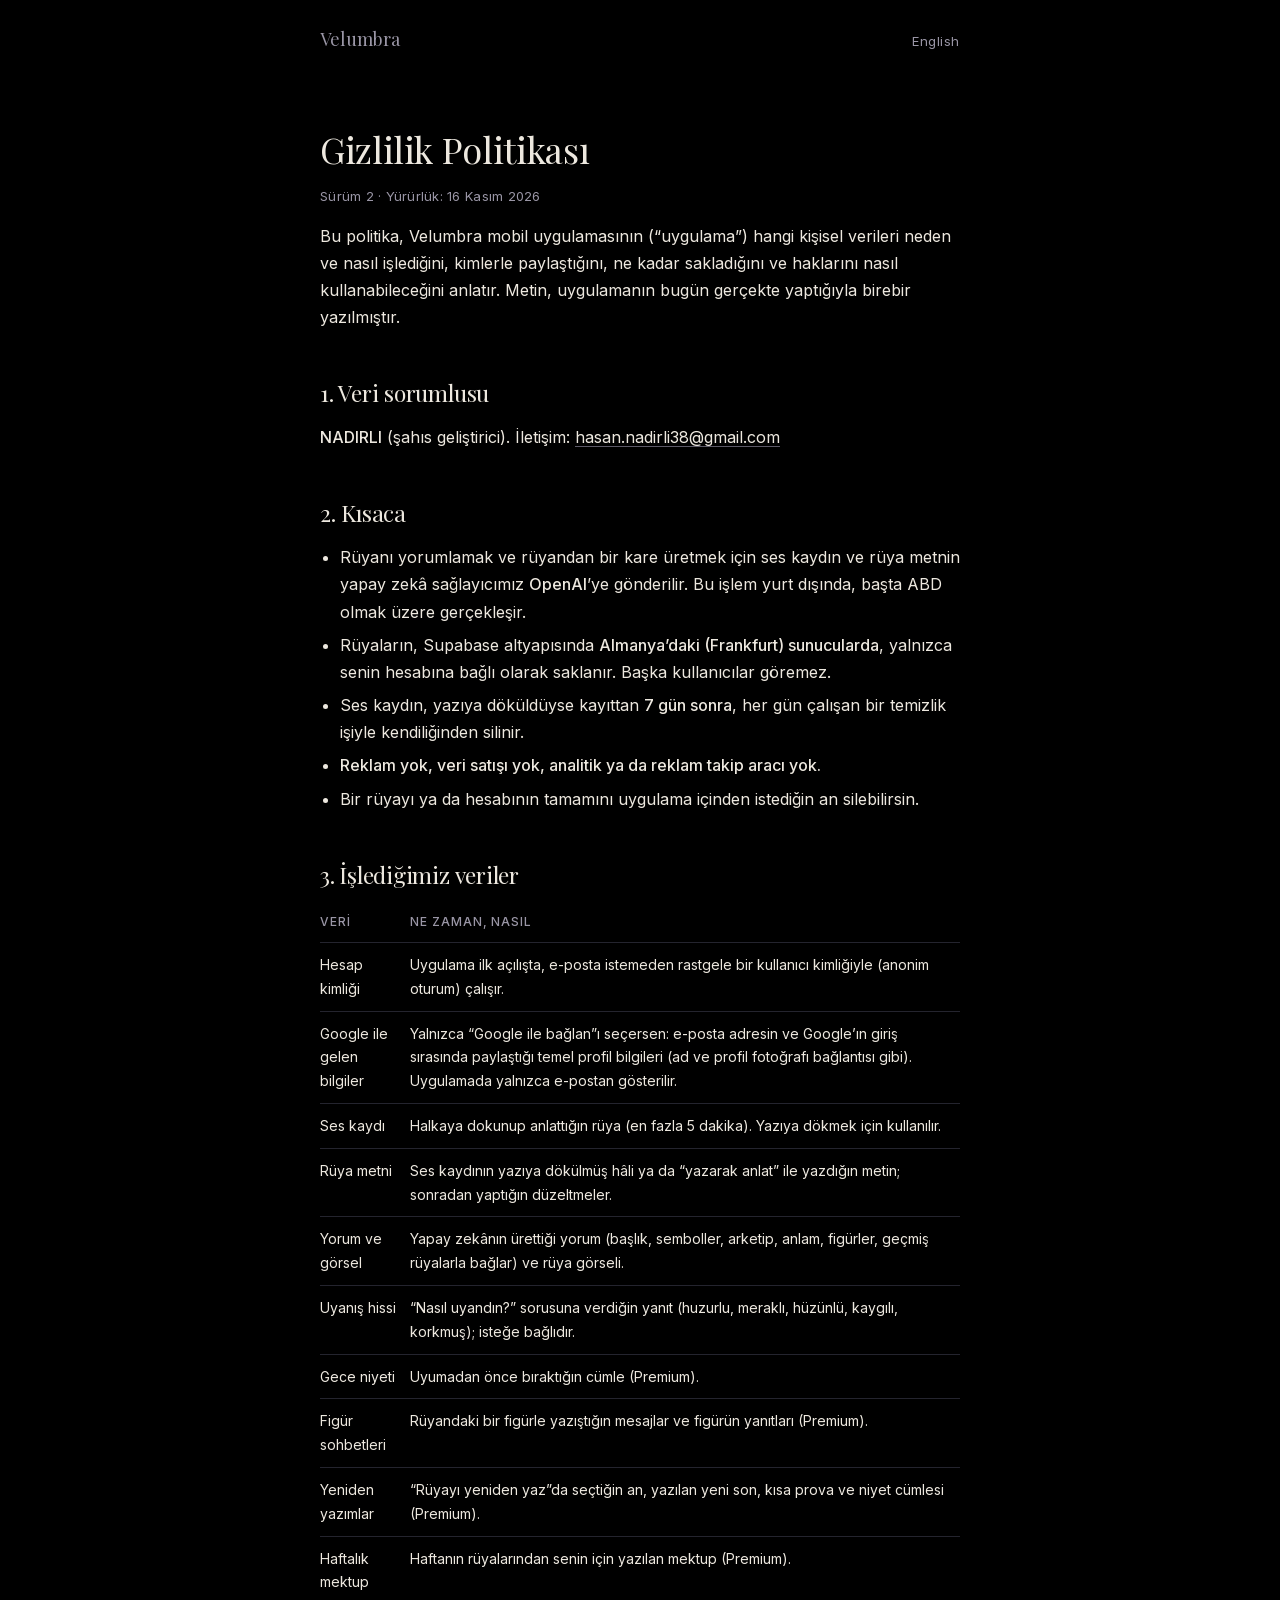
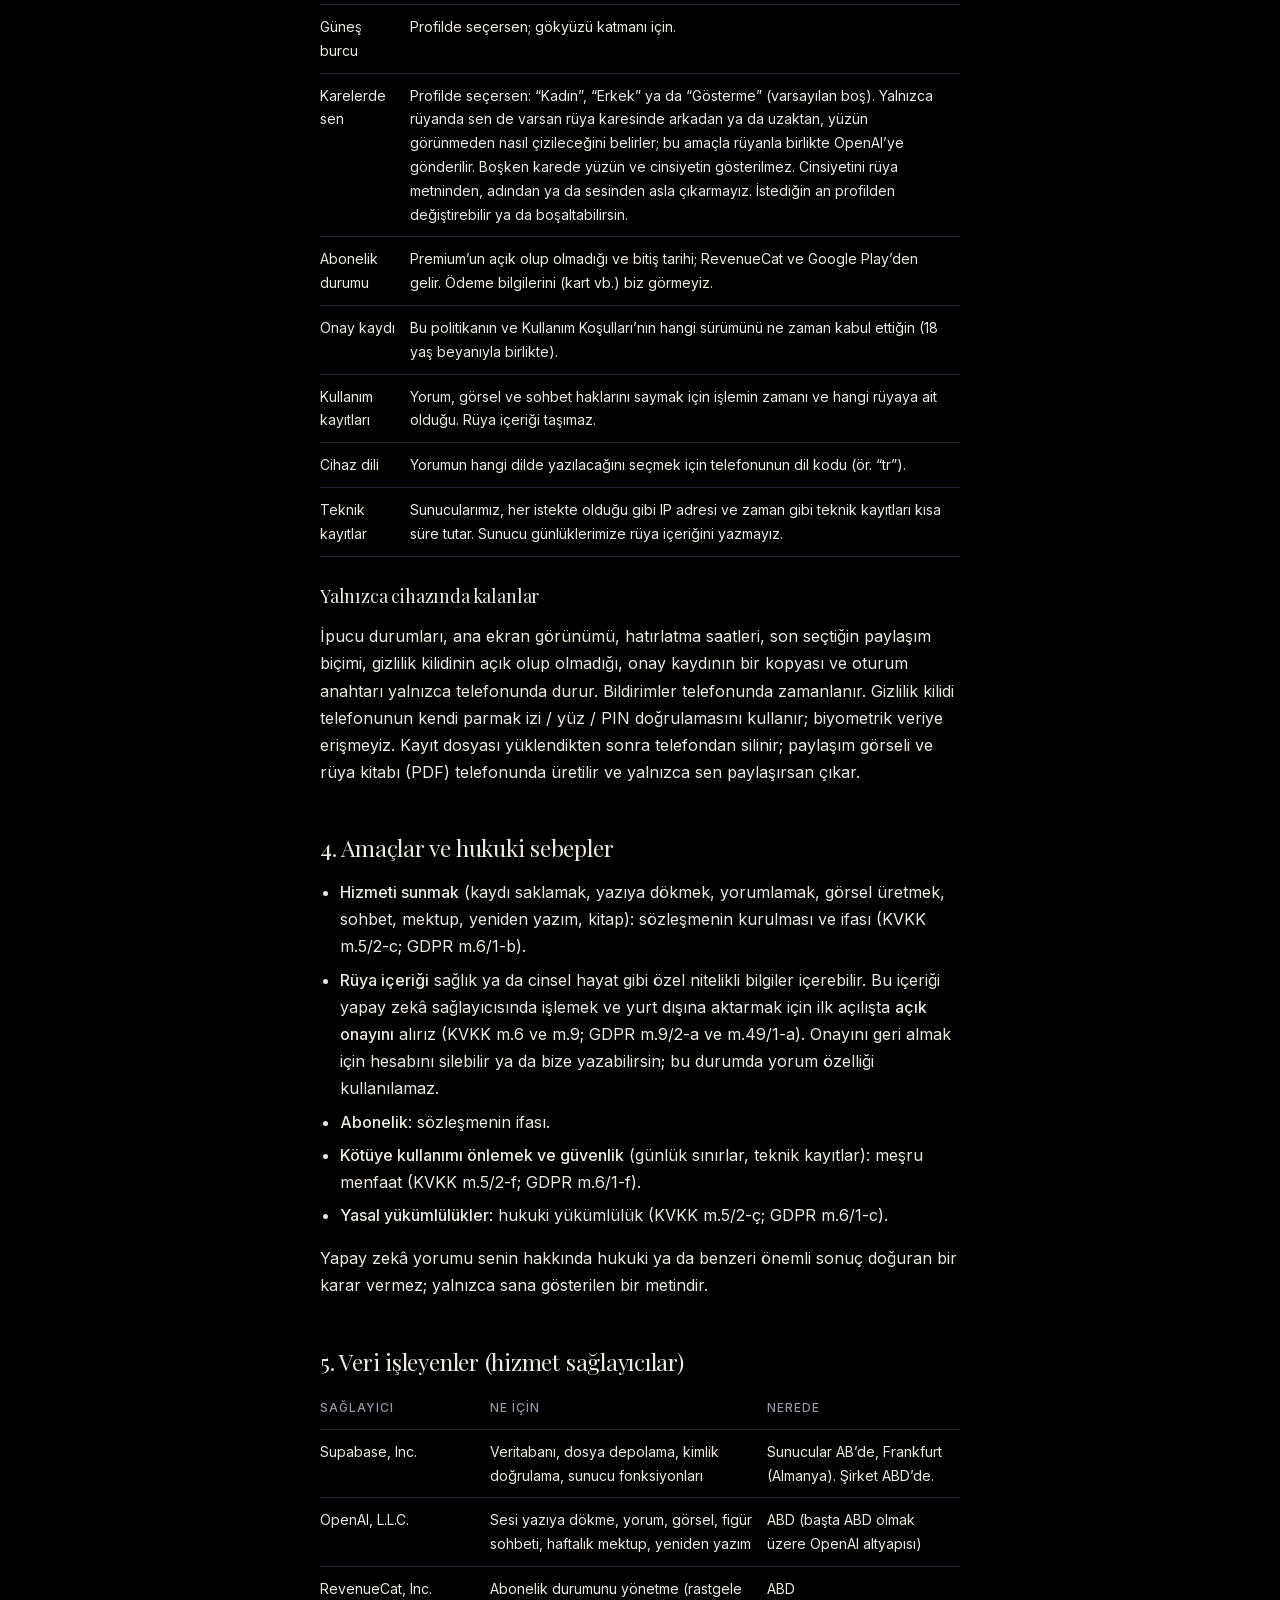
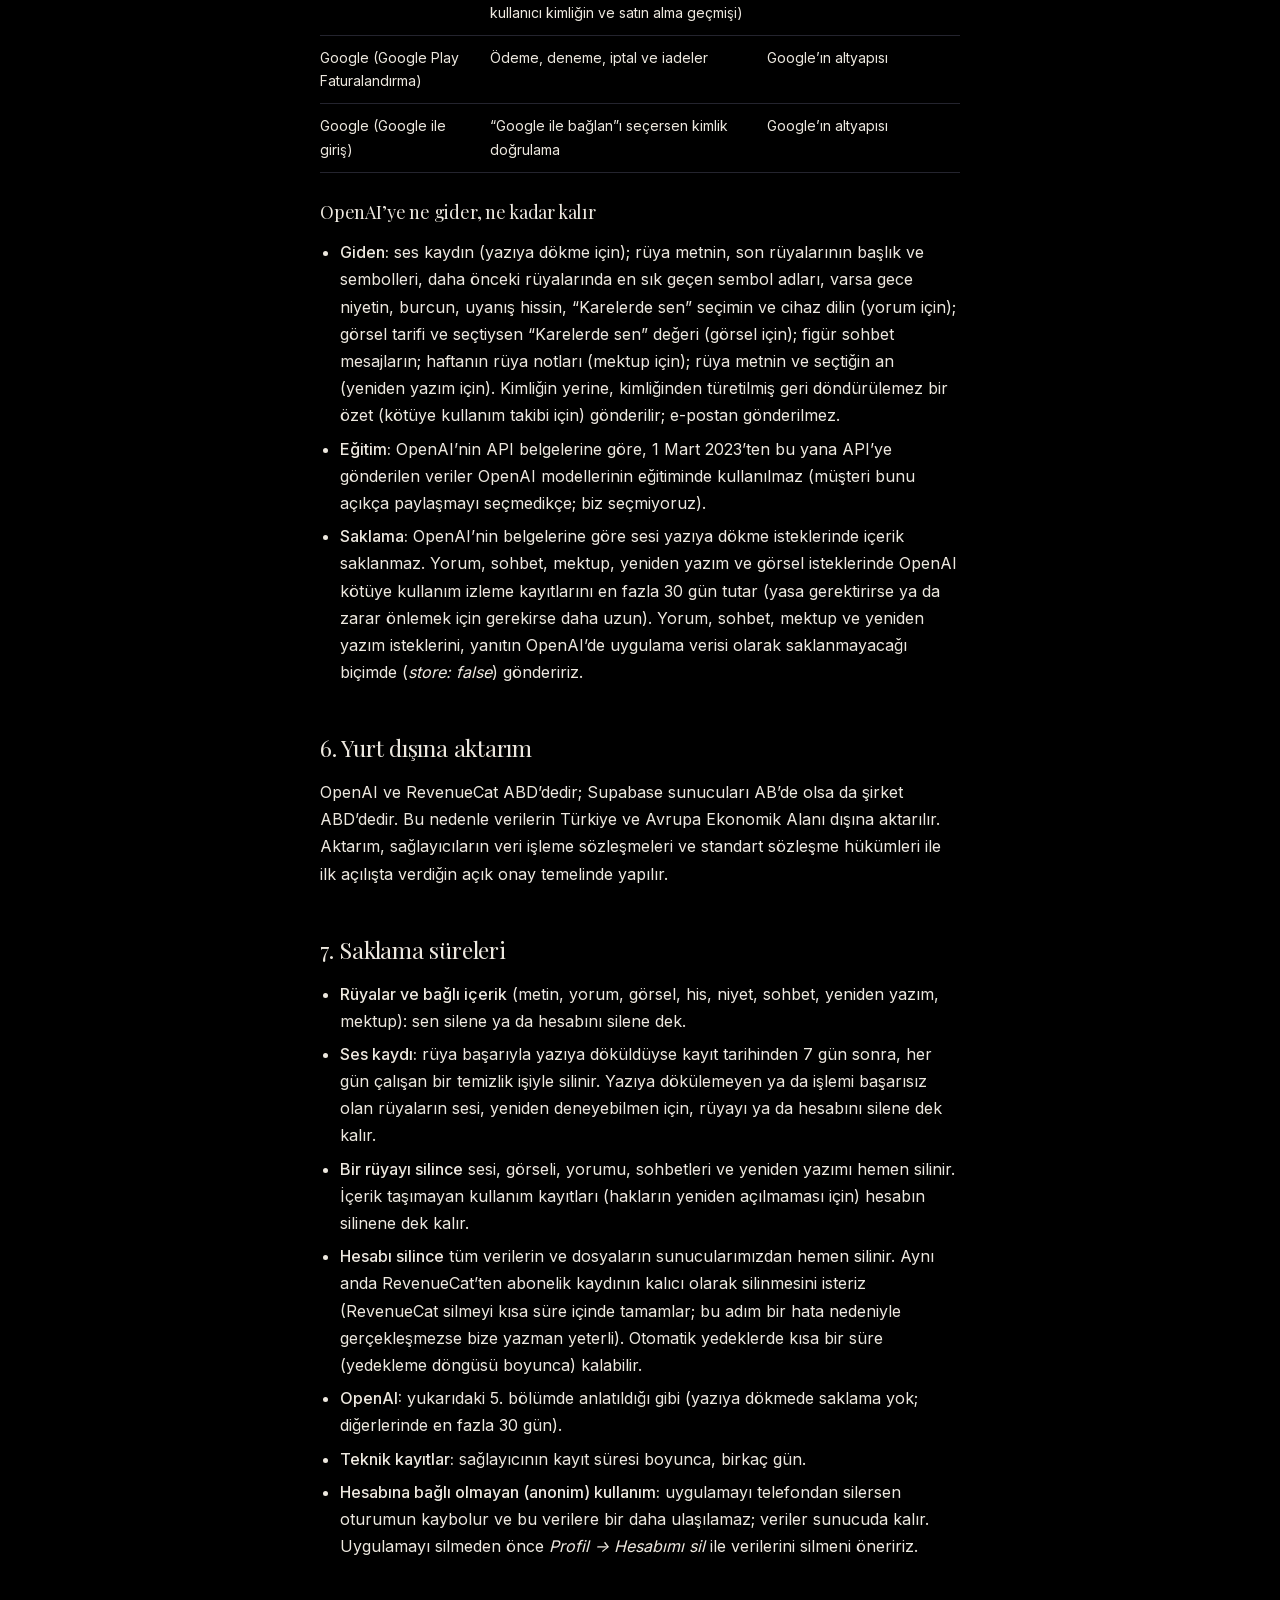
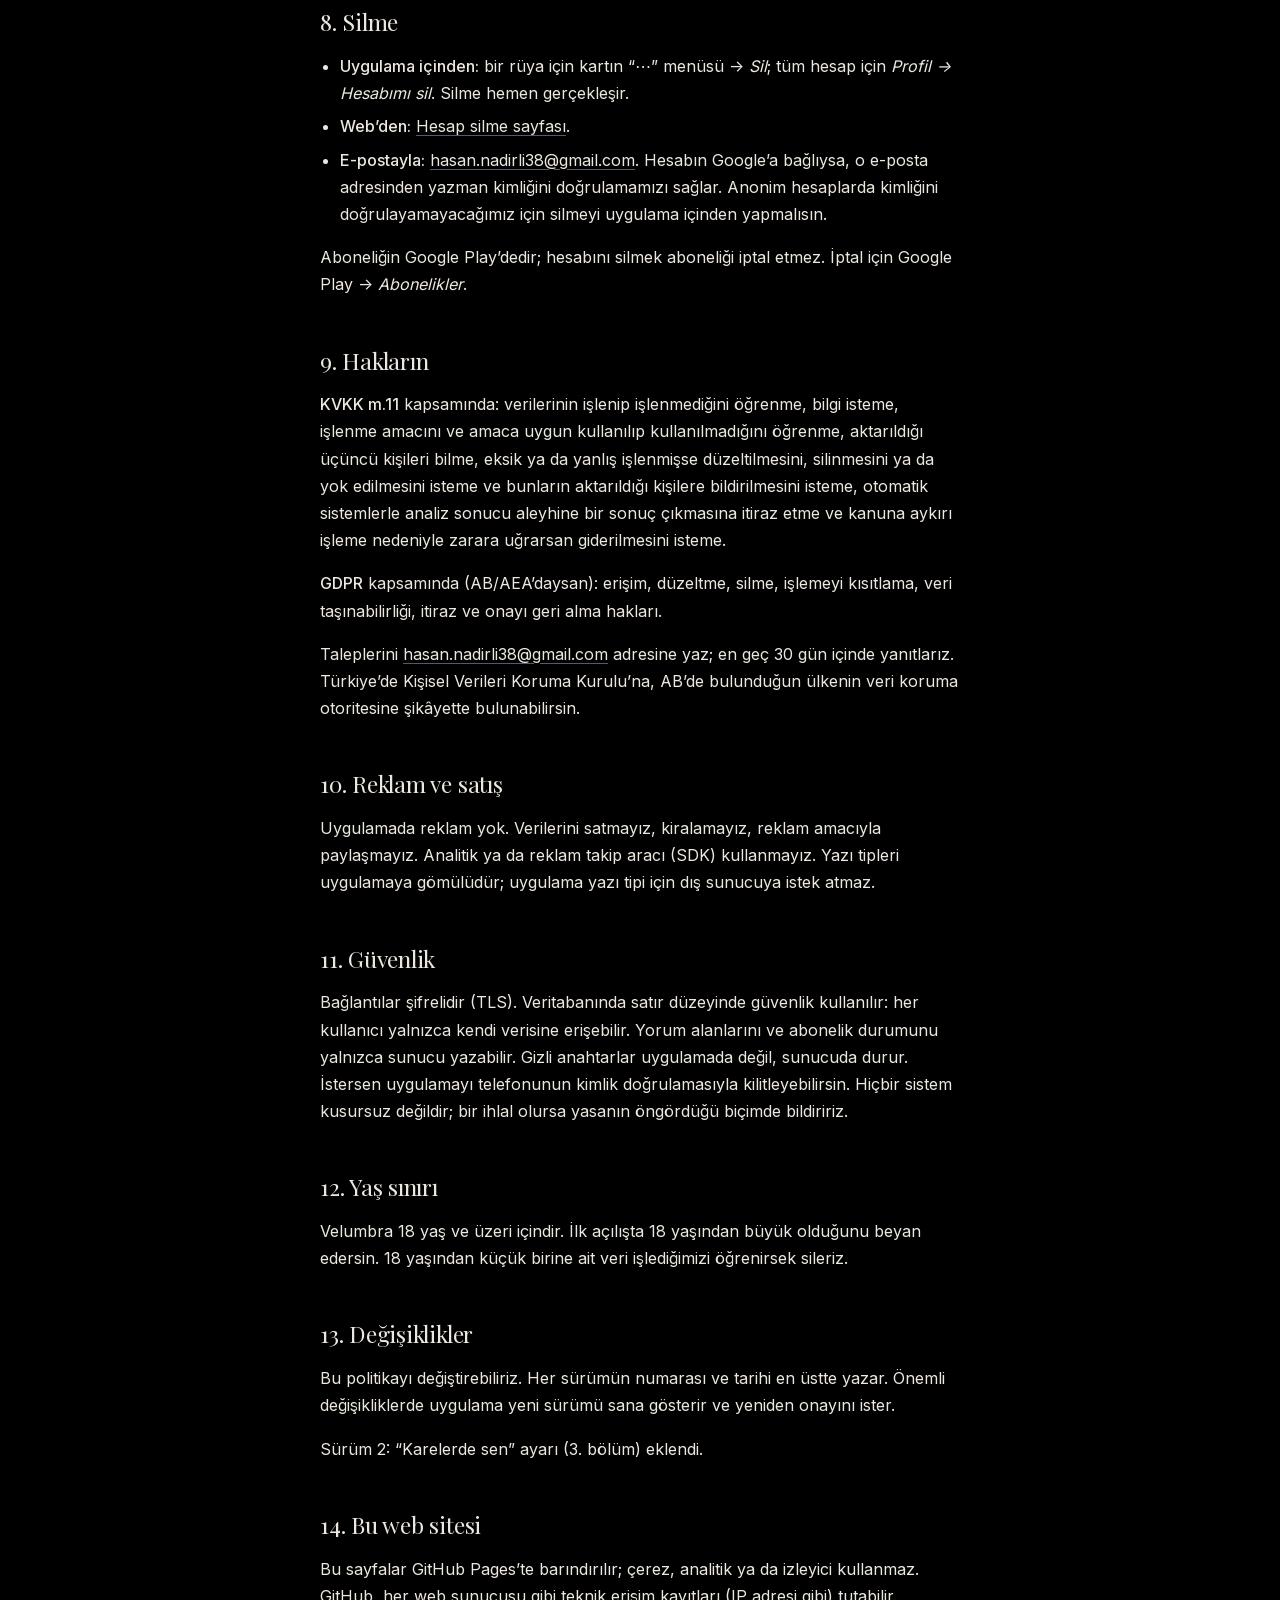
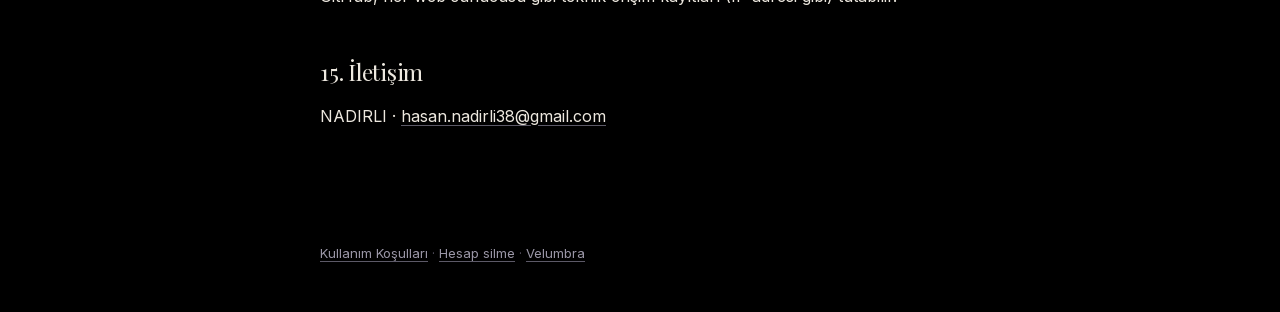
==== privacy.html @ 86218cab "Add files via upload" ====
<!doctype html>
<html lang="tr">
<head>
<meta charset="utf-8">
<meta name="viewport" content="width=device-width, initial-scale=1">
<title>Gizlilik Politikası · Velumbra</title>
<link rel="stylesheet" href="style.css">
<link rel="alternate" hreflang="en" href="en/privacy.html">
</head>
<body>
<header class="top">
  <a class="brand" href="index.html">Velumbra</a>
  <a href="en/privacy.html" lang="en">English</a>
</header>
<main>
<h1>Gizlilik Politikası</h1>
<p class="meta">Sürüm 2 · Yürürlük: 16 Kasım 2026</p>

<p>Bu politika, Velumbra mobil uygulamasının (“uygulama”) hangi kişisel verileri neden ve nasıl işlediğini, kimlerle paylaştığını, ne kadar sakladığını ve haklarını nasıl kullanabileceğini anlatır. Metin, uygulamanın bugün gerçekte yaptığıyla birebir yazılmıştır.</p>

<h2>1. Veri sorumlusu</h2>
<p><strong>NADIRLI</strong> (şahıs geliştirici). İletişim: <a href="mailto:hasan.nadirli38@gmail.com">hasan.nadirli38@gmail.com</a></p>

<h2>2. Kısaca</h2>
<ul>
  <li>Rüyanı yorumlamak ve rüyandan bir kare üretmek için ses kaydın ve rüya metnin yapay zekâ sağlayıcımız <strong>OpenAI</strong>’ye gönderilir. Bu işlem yurt dışında, başta ABD olmak üzere gerçekleşir.</li>
  <li>Rüyaların, Supabase altyapısında <strong>Almanya’daki (Frankfurt) sunucularda</strong>, yalnızca senin hesabına bağlı olarak saklanır. Başka kullanıcılar göremez.</li>
  <li>Ses kaydın, yazıya döküldüyse kayıttan <strong>7 gün sonra</strong>, her gün çalışan bir temizlik işiyle kendiliğinden silinir.</li>
  <li><strong>Reklam yok, veri satışı yok, analitik ya da reklam takip aracı yok.</strong></li>
  <li>Bir rüyayı ya da hesabının tamamını uygulama içinden istediğin an silebilirsin.</li>
</ul>

<h2>3. İşlediğimiz veriler</h2>
<table>
  <thead><tr><th>Veri</th><th>Ne zaman, nasıl</th></tr></thead>
  <tbody>
    <tr><td>Hesap kimliği</td><td>Uygulama ilk açılışta, e-posta istemeden rastgele bir kullanıcı kimliğiyle (anonim oturum) çalışır.</td></tr>
    <tr><td>Google ile gelen bilgiler</td><td>Yalnızca “Google ile bağlan”ı seçersen: e-posta adresin ve Google’ın giriş sırasında paylaştığı temel profil bilgileri (ad ve profil fotoğrafı bağlantısı gibi). Uygulamada yalnızca e-postan gösterilir.</td></tr>
    <tr><td>Ses kaydı</td><td>Halkaya dokunup anlattığın rüya (en fazla 5 dakika). Yazıya dökmek için kullanılır.</td></tr>
    <tr><td>Rüya metni</td><td>Ses kaydının yazıya dökülmüş hâli ya da “yazarak anlat” ile yazdığın metin; sonradan yaptığın düzeltmeler.</td></tr>
    <tr><td>Yorum ve görsel</td><td>Yapay zekânın ürettiği yorum (başlık, semboller, arketip, anlam, figürler, geçmiş rüyalarla bağlar) ve rüya görseli.</td></tr>
    <tr><td>Uyanış hissi</td><td>“Nasıl uyandın?” sorusuna verdiğin yanıt (huzurlu, meraklı, hüzünlü, kaygılı, korkmuş); isteğe bağlıdır.</td></tr>
    <tr><td>Gece niyeti</td><td>Uyumadan önce bıraktığın cümle (Premium).</td></tr>
    <tr><td>Figür sohbetleri</td><td>Rüyandaki bir figürle yazıştığın mesajlar ve figürün yanıtları (Premium).</td></tr>
    <tr><td>Yeniden yazımlar</td><td>“Rüyayı yeniden yaz”da seçtiğin an, yazılan yeni son, kısa prova ve niyet cümlesi (Premium).</td></tr>
    <tr><td>Haftalık mektup</td><td>Haftanın rüyalarından senin için yazılan mektup (Premium).</td></tr>
    <tr><td>Güneş burcu</td><td>Profilde seçersen; gökyüzü katmanı için.</td></tr>
    <tr><td>Karelerde sen</td><td>Profilde seçersen: “Kadın”, “Erkek” ya da “Gösterme” (varsayılan boş). Yalnızca rüyanda sen de varsan rüya karesinde arkadan ya da uzaktan, yüzün görünmeden nasıl çizileceğini belirler; bu amaçla rüyanla birlikte OpenAI’ye gönderilir. Boşken karede yüzün ve cinsiyetin gösterilmez. Cinsiyetini rüya metninden, adından ya da sesinden asla çıkarmayız. İstediğin an profilden değiştirebilir ya da boşaltabilirsin.</td></tr>
    <tr><td>Abonelik durumu</td><td>Premium’un açık olup olmadığı ve bitiş tarihi; RevenueCat ve Google Play’den gelir. Ödeme bilgilerini (kart vb.) biz görmeyiz.</td></tr>
    <tr><td>Onay kaydı</td><td>Bu politikanın ve Kullanım Koşulları’nın hangi sürümünü ne zaman kabul ettiğin (18 yaş beyanıyla birlikte).</td></tr>
    <tr><td>Kullanım kayıtları</td><td>Yorum, görsel ve sohbet haklarını saymak için işlemin zamanı ve hangi rüyaya ait olduğu. Rüya içeriği taşımaz.</td></tr>
    <tr><td>Cihaz dili</td><td>Yorumun hangi dilde yazılacağını seçmek için telefonunun dil kodu (ör. “tr”).</td></tr>
    <tr><td>Teknik kayıtlar</td><td>Sunucularımız, her istekte olduğu gibi IP adresi ve zaman gibi teknik kayıtları kısa süre tutar. Sunucu günlüklerimize rüya içeriğini yazmayız.</td></tr>
  </tbody>
</table>

<h3>Yalnızca cihazında kalanlar</h3>
<p>İpucu durumları, ana ekran görünümü, hatırlatma saatleri, son seçtiğin paylaşım biçimi, gizlilik kilidinin açık olup olmadığı, onay kaydının bir kopyası ve oturum anahtarı yalnızca telefonunda durur. Bildirimler telefonunda zamanlanır. Gizlilik kilidi telefonunun kendi parmak izi / yüz / PIN doğrulamasını kullanır; biyometrik veriye erişmeyiz. Kayıt dosyası yüklendikten sonra telefondan silinir; paylaşım görseli ve rüya kitabı (PDF) telefonunda üretilir ve yalnızca sen paylaşırsan çıkar.</p>

<h2>4. Amaçlar ve hukuki sebepler</h2>
<ul>
  <li><strong>Hizmeti sunmak</strong> (kaydı saklamak, yazıya dökmek, yorumlamak, görsel üretmek, sohbet, mektup, yeniden yazım, kitap): sözleşmenin kurulması ve ifası (KVKK m.5/2-c; GDPR m.6/1-b).</li>
  <li><strong>Rüya içeriği</strong> sağlık ya da cinsel hayat gibi özel nitelikli bilgiler içerebilir. Bu içeriği yapay zekâ sağlayıcısında işlemek ve yurt dışına aktarmak için ilk açılışta <strong>açık onayını</strong> alırız (KVKK m.6 ve m.9; GDPR m.9/2-a ve m.49/1-a). Onayını geri almak için hesabını silebilir ya da bize yazabilirsin; bu durumda yorum özelliği kullanılamaz.</li>
  <li><strong>Abonelik</strong>: sözleşmenin ifası.</li>
  <li><strong>Kötüye kullanımı önlemek ve güvenlik</strong> (günlük sınırlar, teknik kayıtlar): meşru menfaat (KVKK m.5/2-f; GDPR m.6/1-f).</li>
  <li><strong>Yasal yükümlülükler</strong>: hukuki yükümlülük (KVKK m.5/2-ç; GDPR m.6/1-c).</li>
</ul>
<p>Yapay zekâ yorumu senin hakkında hukuki ya da benzeri önemli sonuç doğuran bir karar vermez; yalnızca sana gösterilen bir metindir.</p>

<h2>5. Veri işleyenler (hizmet sağlayıcılar)</h2>
<table>
  <thead><tr><th>Sağlayıcı</th><th>Ne için</th><th>Nerede</th></tr></thead>
  <tbody>
    <tr><td>Supabase, Inc.</td><td>Veritabanı, dosya depolama, kimlik doğrulama, sunucu fonksiyonları</td><td>Sunucular AB’de, Frankfurt (Almanya). Şirket ABD’de.</td></tr>
    <tr><td>OpenAI, L.L.C.</td><td>Sesi yazıya dökme, yorum, görsel, figür sohbeti, haftalık mektup, yeniden yazım</td><td>ABD (başta ABD olmak üzere OpenAI altyapısı)</td></tr>
    <tr><td>RevenueCat, Inc.</td><td>Abonelik durumunu yönetme (rastgele kullanıcı kimliğin ve satın alma geçmişi)</td><td>ABD</td></tr>
    <tr><td>Google (Google Play Faturalandırma)</td><td>Ödeme, deneme, iptal ve iadeler</td><td>Google’ın altyapısı</td></tr>
    <tr><td>Google (Google ile giriş)</td><td>“Google ile bağlan”ı seçersen kimlik doğrulama</td><td>Google’ın altyapısı</td></tr>
  </tbody>
</table>

<h3>OpenAI’ye ne gider, ne kadar kalır</h3>
<ul>
  <li><strong>Giden:</strong> ses kaydın (yazıya dökme için); rüya metnin, son rüyalarının başlık ve sembolleri, daha önceki rüyalarında en sık geçen sembol adları, varsa gece niyetin, burcun, uyanış hissin, “Karelerde sen” seçimin ve cihaz dilin (yorum için); görsel tarifi ve seçtiysen “Karelerde sen” değeri (görsel için); figür sohbet mesajların; haftanın rüya notları (mektup için); rüya metnin ve seçtiğin an (yeniden yazım için). Kimliğin yerine, kimliğinden türetilmiş geri döndürülemez bir özet (kötüye kullanım takibi için) gönderilir; e-postan gönderilmez.</li>
  <li><strong>Eğitim:</strong> OpenAI’nin API belgelerine göre, 1 Mart 2023’ten bu yana API’ye gönderilen veriler OpenAI modellerinin eğitiminde kullanılmaz (müşteri bunu açıkça paylaşmayı seçmedikçe; biz seçmiyoruz).</li>
  <li><strong>Saklama:</strong> OpenAI’nin belgelerine göre sesi yazıya dökme isteklerinde içerik saklanmaz. Yorum, sohbet, mektup, yeniden yazım ve görsel isteklerinde OpenAI kötüye kullanım izleme kayıtlarını en fazla 30 gün tutar (yasa gerektirirse ya da zarar önlemek için gerekirse daha uzun). Yorum, sohbet, mektup ve yeniden yazım isteklerini, yanıtın OpenAI’de uygulama verisi olarak saklanmayacağı biçimde (<em>store: false</em>) göndeririz.</li>
</ul>

<h2>6. Yurt dışına aktarım</h2>
<p>OpenAI ve RevenueCat ABD’dedir; Supabase sunucuları AB’de olsa da şirket ABD’dedir. Bu nedenle verilerin Türkiye ve Avrupa Ekonomik Alanı dışına aktarılır. Aktarım, sağlayıcıların veri işleme sözleşmeleri ve standart sözleşme hükümleri ile ilk açılışta verdiğin açık onay temelinde yapılır.</p>

<h2>7. Saklama süreleri</h2>
<ul>
  <li><strong>Rüyalar ve bağlı içerik</strong> (metin, yorum, görsel, his, niyet, sohbet, yeniden yazım, mektup): sen silene ya da hesabını silene dek.</li>
  <li><strong>Ses kaydı:</strong> rüya başarıyla yazıya döküldüyse kayıt tarihinden 7 gün sonra, her gün çalışan bir temizlik işiyle silinir. Yazıya dökülemeyen ya da işlemi başarısız olan rüyaların sesi, yeniden deneyebilmen için, rüyayı ya da hesabını silene dek kalır.</li>
  <li><strong>Bir rüyayı silince</strong> sesi, görseli, yorumu, sohbetleri ve yeniden yazımı hemen silinir. İçerik taşımayan kullanım kayıtları (hakların yeniden açılmaması için) hesabın silinene dek kalır.</li>
  <li><strong>Hesabı silince</strong> tüm verilerin ve dosyaların sunucularımızdan hemen silinir. Aynı anda RevenueCat’ten abonelik kaydının kalıcı olarak silinmesini isteriz (RevenueCat silmeyi kısa süre içinde tamamlar; bu adım bir hata nedeniyle gerçekleşmezse bize yazman yeterli). Otomatik yedeklerde kısa bir süre (yedekleme döngüsü boyunca) kalabilir.</li>
  <li><strong>OpenAI:</strong> yukarıdaki 5. bölümde anlatıldığı gibi (yazıya dökmede saklama yok; diğerlerinde en fazla 30 gün).</li>
  <li><strong>Teknik kayıtlar:</strong> sağlayıcının kayıt süresi boyunca, birkaç gün.</li>
  <li><strong>Hesabına bağlı olmayan (anonim) kullanım:</strong> uygulamayı telefondan silersen oturumun kaybolur ve bu verilere bir daha ulaşılamaz; veriler sunucuda kalır. Uygulamayı silmeden önce <em>Profil → Hesabımı sil</em> ile verilerini silmeni öneririz.</li>
</ul>

<h2>8. Silme</h2>
<ul>
  <li><strong>Uygulama içinden:</strong> bir rüya için kartın “⋯” menüsü → <em>Sil</em>; tüm hesap için <em>Profil → Hesabımı sil</em>. Silme hemen gerçekleşir.</li>
  <li><strong>Web’den:</strong> <a href="delete-account.html">Hesap silme sayfası</a>.</li>
  <li><strong>E-postayla:</strong> <a href="mailto:hasan.nadirli38@gmail.com">hasan.nadirli38@gmail.com</a>. Hesabın Google’a bağlıysa, o e-posta adresinden yazman kimliğini doğrulamamızı sağlar. Anonim hesaplarda kimliğini doğrulayamayacağımız için silmeyi uygulama içinden yapmalısın.</li>
</ul>
<p>Aboneliğin Google Play’dedir; hesabını silmek aboneliği iptal etmez. İptal için Google Play → <em>Abonelikler</em>.</p>

<h2>9. Hakların</h2>
<p><strong>KVKK m.11</strong> kapsamında: verilerinin işlenip işlenmediğini öğrenme, bilgi isteme, işlenme amacını ve amaca uygun kullanılıp kullanılmadığını öğrenme, aktarıldığı üçüncü kişileri bilme, eksik ya da yanlış işlenmişse düzeltilmesini, silinmesini ya da yok edilmesini isteme ve bunların aktarıldığı kişilere bildirilmesini isteme, otomatik sistemlerle analiz sonucu aleyhine bir sonuç çıkmasına itiraz etme ve kanuna aykırı işleme nedeniyle zarara uğrarsan giderilmesini isteme.</p>
<p><strong>GDPR</strong> kapsamında (AB/AEA’daysan): erişim, düzeltme, silme, işlemeyi kısıtlama, veri taşınabilirliği, itiraz ve onayı geri alma hakları.</p>
<p>Taleplerini <a href="mailto:hasan.nadirli38@gmail.com">hasan.nadirli38@gmail.com</a> adresine yaz; en geç 30 gün içinde yanıtlarız. Türkiye’de Kişisel Verileri Koruma Kurulu’na, AB’de bulunduğun ülkenin veri koruma otoritesine şikâyette bulunabilirsin.</p>

<h2>10. Reklam ve satış</h2>
<p>Uygulamada reklam yok. Verilerini satmayız, kiralamayız, reklam amacıyla paylaşmayız. Analitik ya da reklam takip aracı (SDK) kullanmayız. Yazı tipleri uygulamaya gömülüdür; uygulama yazı tipi için dış sunucuya istek atmaz.</p>

<h2>11. Güvenlik</h2>
<p>Bağlantılar şifrelidir (TLS). Veritabanında satır düzeyinde güvenlik kullanılır: her kullanıcı yalnızca kendi verisine erişebilir. Yorum alanlarını ve abonelik durumunu yalnızca sunucu yazabilir. Gizli anahtarlar uygulamada değil, sunucuda durur. İstersen uygulamayı telefonunun kimlik doğrulamasıyla kilitleyebilirsin. Hiçbir sistem kusursuz değildir; bir ihlal olursa yasanın öngördüğü biçimde bildiririz.</p>

<h2>12. Yaş sınırı</h2>
<p>Velumbra 18 yaş ve üzeri içindir. İlk açılışta 18 yaşından büyük olduğunu beyan edersin. 18 yaşından küçük birine ait veri işlediğimizi öğrenirsek sileriz.</p>

<h2>13. Değişiklikler</h2>
<p>Bu politikayı değiştirebiliriz. Her sürümün numarası ve tarihi en üstte yazar. Önemli değişikliklerde uygulama yeni sürümü sana gösterir ve yeniden onayını ister.</p>
<p>Sürüm 2: “Karelerde sen” ayarı (3. bölüm) eklendi.</p>

<h2>14. Bu web sitesi</h2>
<p>Bu sayfalar GitHub Pages’te barındırılır; çerez, analitik ya da izleyici kullanmaz. GitHub, her web sunucusu gibi teknik erişim kayıtları (IP adresi gibi) tutabilir.</p>

<h2>15. İletişim</h2>
<p>NADIRLI · <a href="mailto:hasan.nadirli38@gmail.com">hasan.nadirli38@gmail.com</a></p>
</main>
<footer><a href="terms.html">Kullanım Koşulları</a> · <a href="delete-account.html">Hesap silme</a> · <a href="index.html">Velumbra</a></footer>
</body>
</html>
---- style.css ----
/* Velumbra — sessiz ve lüks. İzleyici yok, dış kaynak yok: yazı tipleri bu
   klasörde (SIL OFL 1.1). */

@font-face {
  font-family: "Playfair Display";
  src: url("fonts/PlayfairDisplay-Regular.ttf") format("truetype");
  font-weight: 400;
  font-style: normal;
  font-display: swap;
}
@font-face {
  font-family: "Playfair Display";
  src: url("fonts/PlayfairDisplay-Italic.ttf") format("truetype");
  font-weight: 400;
  font-style: italic;
  font-display: swap;
}
@font-face {
  font-family: "Inter";
  src: url("fonts/Inter-Regular.ttf") format("truetype");
  font-weight: 400;
  font-display: swap;
}
@font-face {
  font-family: "Inter";
  src: url("fonts/Inter-Medium.ttf") format("truetype");
  font-weight: 500;
  font-display: swap;
}

:root {
  --abyss: #000000;
  --moon: #ede8df;
  --mist: #9a96a6;
  --ash: #5c5967;
  --hairline: #24242e;
  --gold: #c9a86a;
  color-scheme: dark;
}

* { box-sizing: border-box; }

html { -webkit-text-size-adjust: 100%; }

body {
  margin: 0;
  background: var(--abyss);
  color: var(--moon);
  font-family: "Inter", system-ui, -apple-system, "Segoe UI", sans-serif;
  font-size: 16px;
  line-height: 1.7;
}

main {
  max-width: 680px;
  margin: 0 auto;
  padding: 40px 20px 96px;
}

header.top {
  display: flex;
  justify-content: space-between;
  align-items: baseline;
  max-width: 680px;
  margin: 0 auto;
  padding: 24px 20px 0;
  font-size: 13px;
  letter-spacing: 0.04em;
}

header.top a { color: var(--mist); text-decoration: none; }
header.top a:hover, header.top a:focus { color: var(--moon); }
.brand { font-family: "Playfair Display", Georgia, serif; font-size: 18px; letter-spacing: 0; }

h1, h2, h3 {
  font-family: "Playfair Display", Georgia, serif;
  font-weight: 400;
  line-height: 1.25;
  letter-spacing: -0.01em;
}
h1 { font-size: 36px; margin: 32px 0 8px; }
h2 { font-size: 23px; margin: 48px 0 12px; }
h3 { font-size: 18px; margin: 28px 0 8px; }

p, li { color: var(--moon); }
.muted, .meta { color: var(--mist); }
.meta { font-size: 13px; letter-spacing: 0.02em; }

a { color: var(--moon); text-decoration-color: var(--ash); text-underline-offset: 3px; }
a:hover, a:focus { text-decoration-color: var(--moon); }

ul { padding-left: 20px; }
li { margin: 6px 0; }

strong { font-weight: 500; }

hr { border: 0; border-top: 1px solid var(--hairline); margin: 48px 0; }

table {
  width: 100%;
  border-collapse: collapse;
  font-size: 14px;
  margin: 12px 0 8px;
}
th, td {
  text-align: left;
  vertical-align: top;
  padding: 10px 8px 10px 0;
  border-bottom: 1px solid var(--hairline);
}
th { color: var(--mist); font-weight: 500; font-size: 12px; letter-spacing: 0.08em; text-transform: uppercase; }

.note {
  border-left: 1px solid var(--gold);
  padding: 4px 0 4px 16px;
  color: var(--mist);
  margin: 24px 0;
}

footer {
  max-width: 680px;
  margin: 0 auto;
  padding: 0 20px 48px;
  color: var(--ash);
  font-size: 13px;
}
footer a { color: var(--mist); }

/* Ana sayfa */
.hero {
  min-height: 72vh;
  display: flex;
  flex-direction: column;
  align-items: center;
  justify-content: center;
  text-align: center;
}
.eclipse {
  width: 132px;
  height: 132px;
  border-radius: 50%;
  border: 1px solid var(--moon);
  background: var(--abyss);
  box-shadow: 0 0 28px 6px rgba(237, 232, 223, 0.12);
  margin-bottom: 40px;
}
.hero h1 { font-size: 44px; margin: 0; }
.hero .tagline {
  font-family: "Playfair Display", Georgia, serif;
  font-style: italic;
  color: var(--mist);
  font-size: 20px;
  margin: 12px 0 40px;
}
.store {
  display: inline-block;
  border: 1px solid var(--hairline);
  border-radius: 28px;
  padding: 14px 28px;
  color: var(--moon);
  text-decoration: none;
  font-size: 15px;
}
.links { margin-top: 48px; font-size: 14px; }
.links a { color: var(--mist); margin: 0 10px; text-decoration: none; }
.links a:hover { color: var(--moon); }
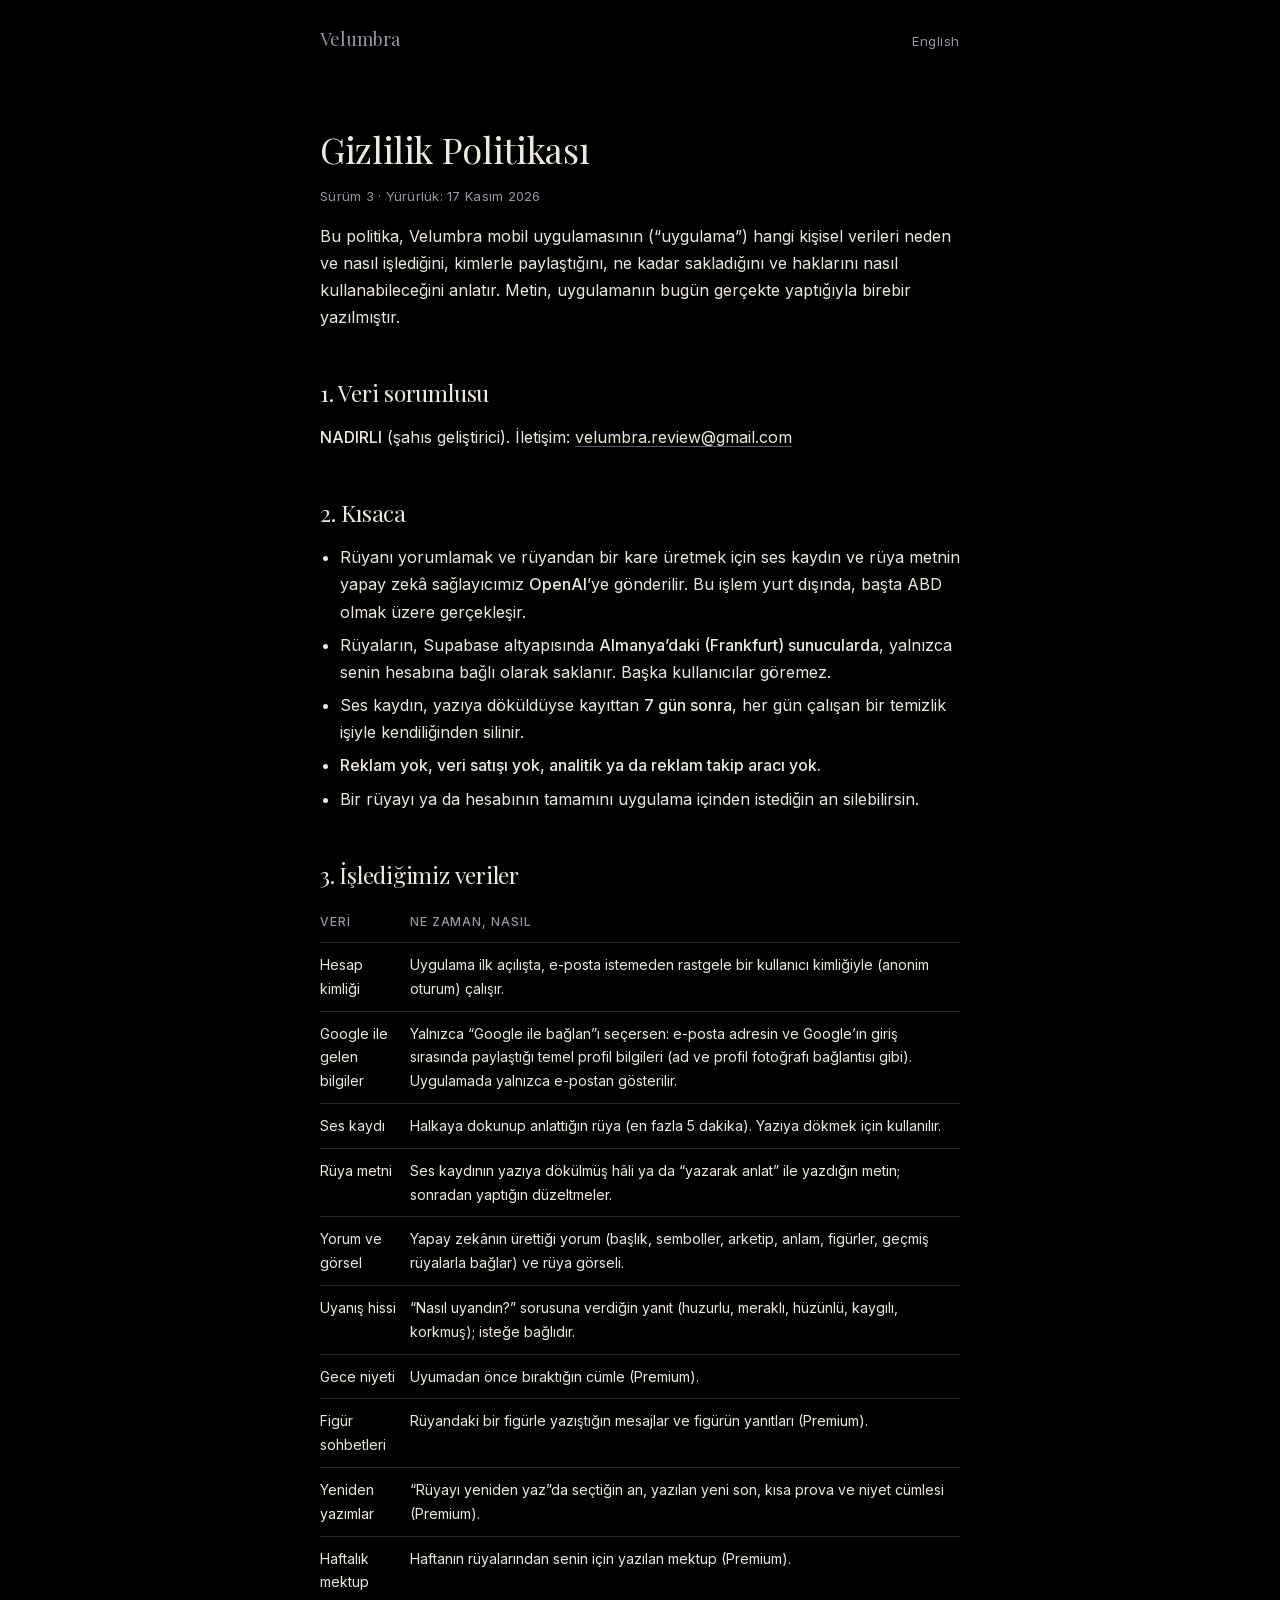
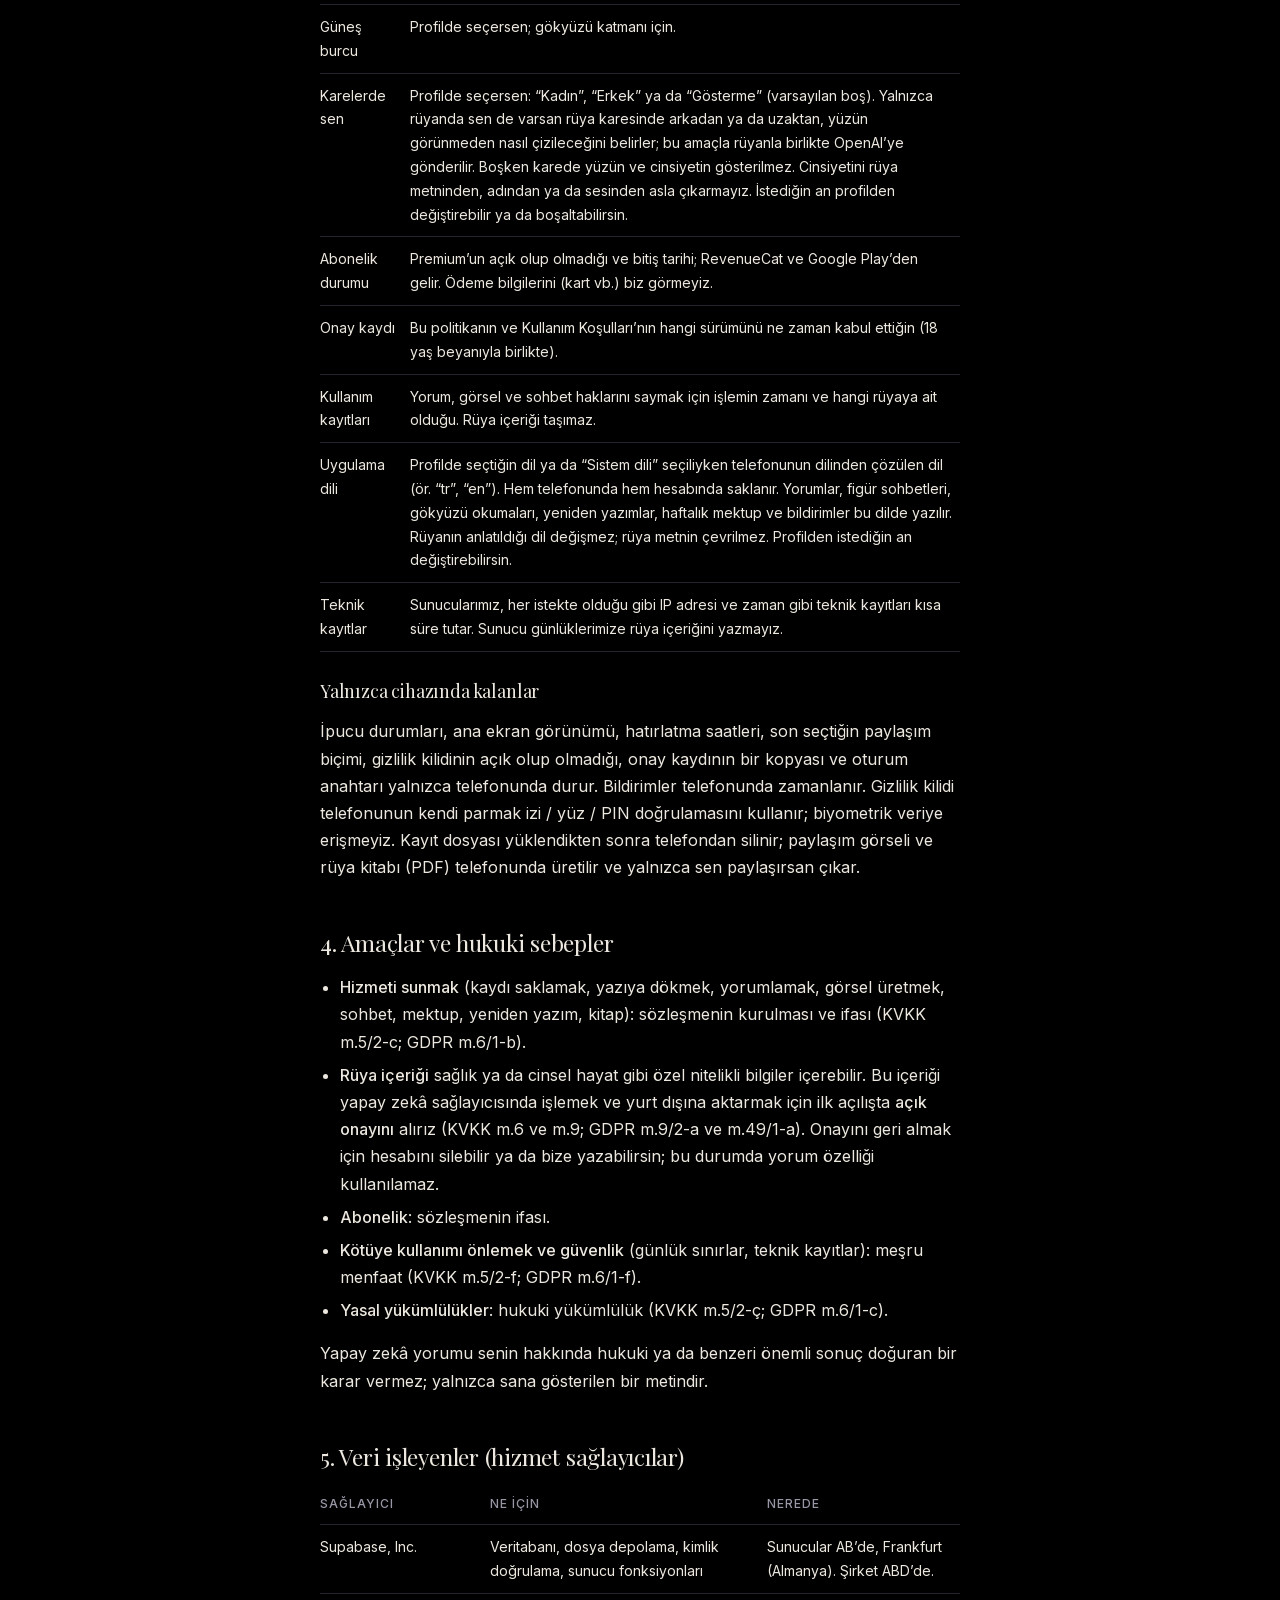
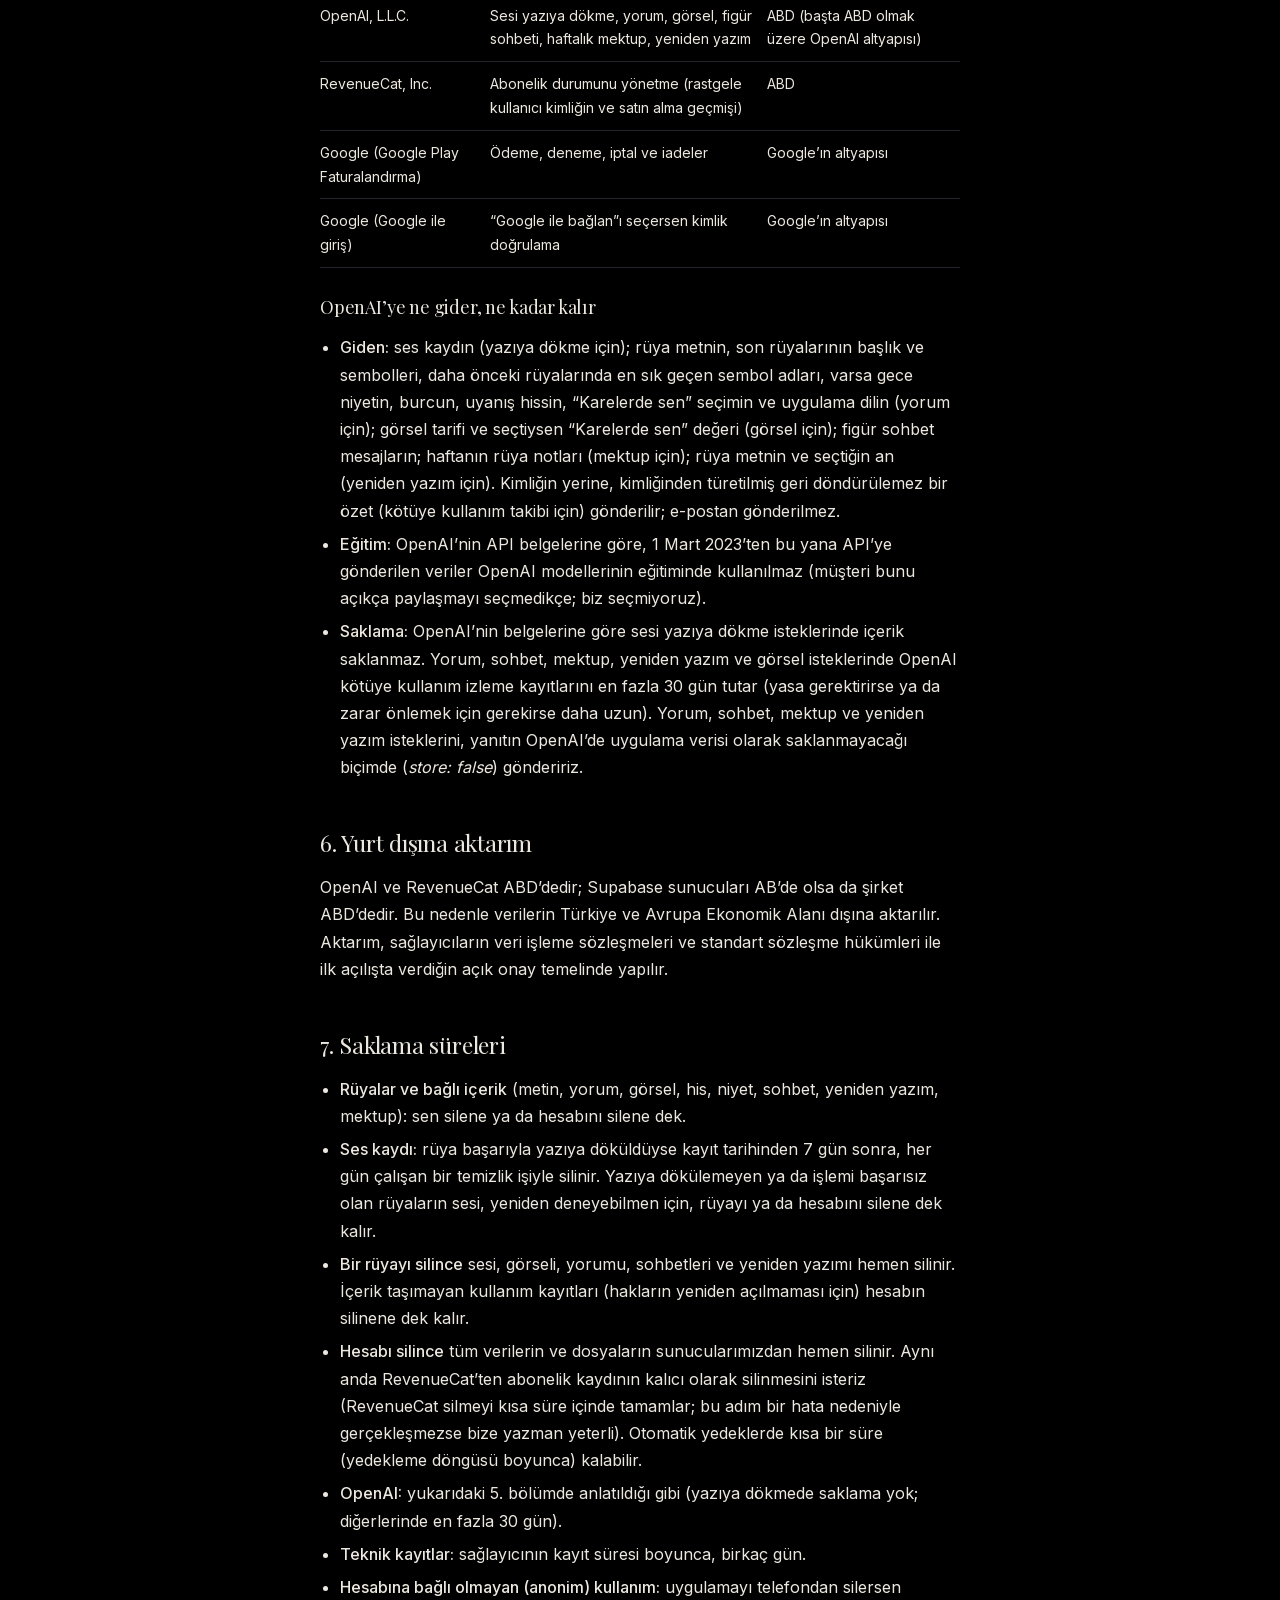
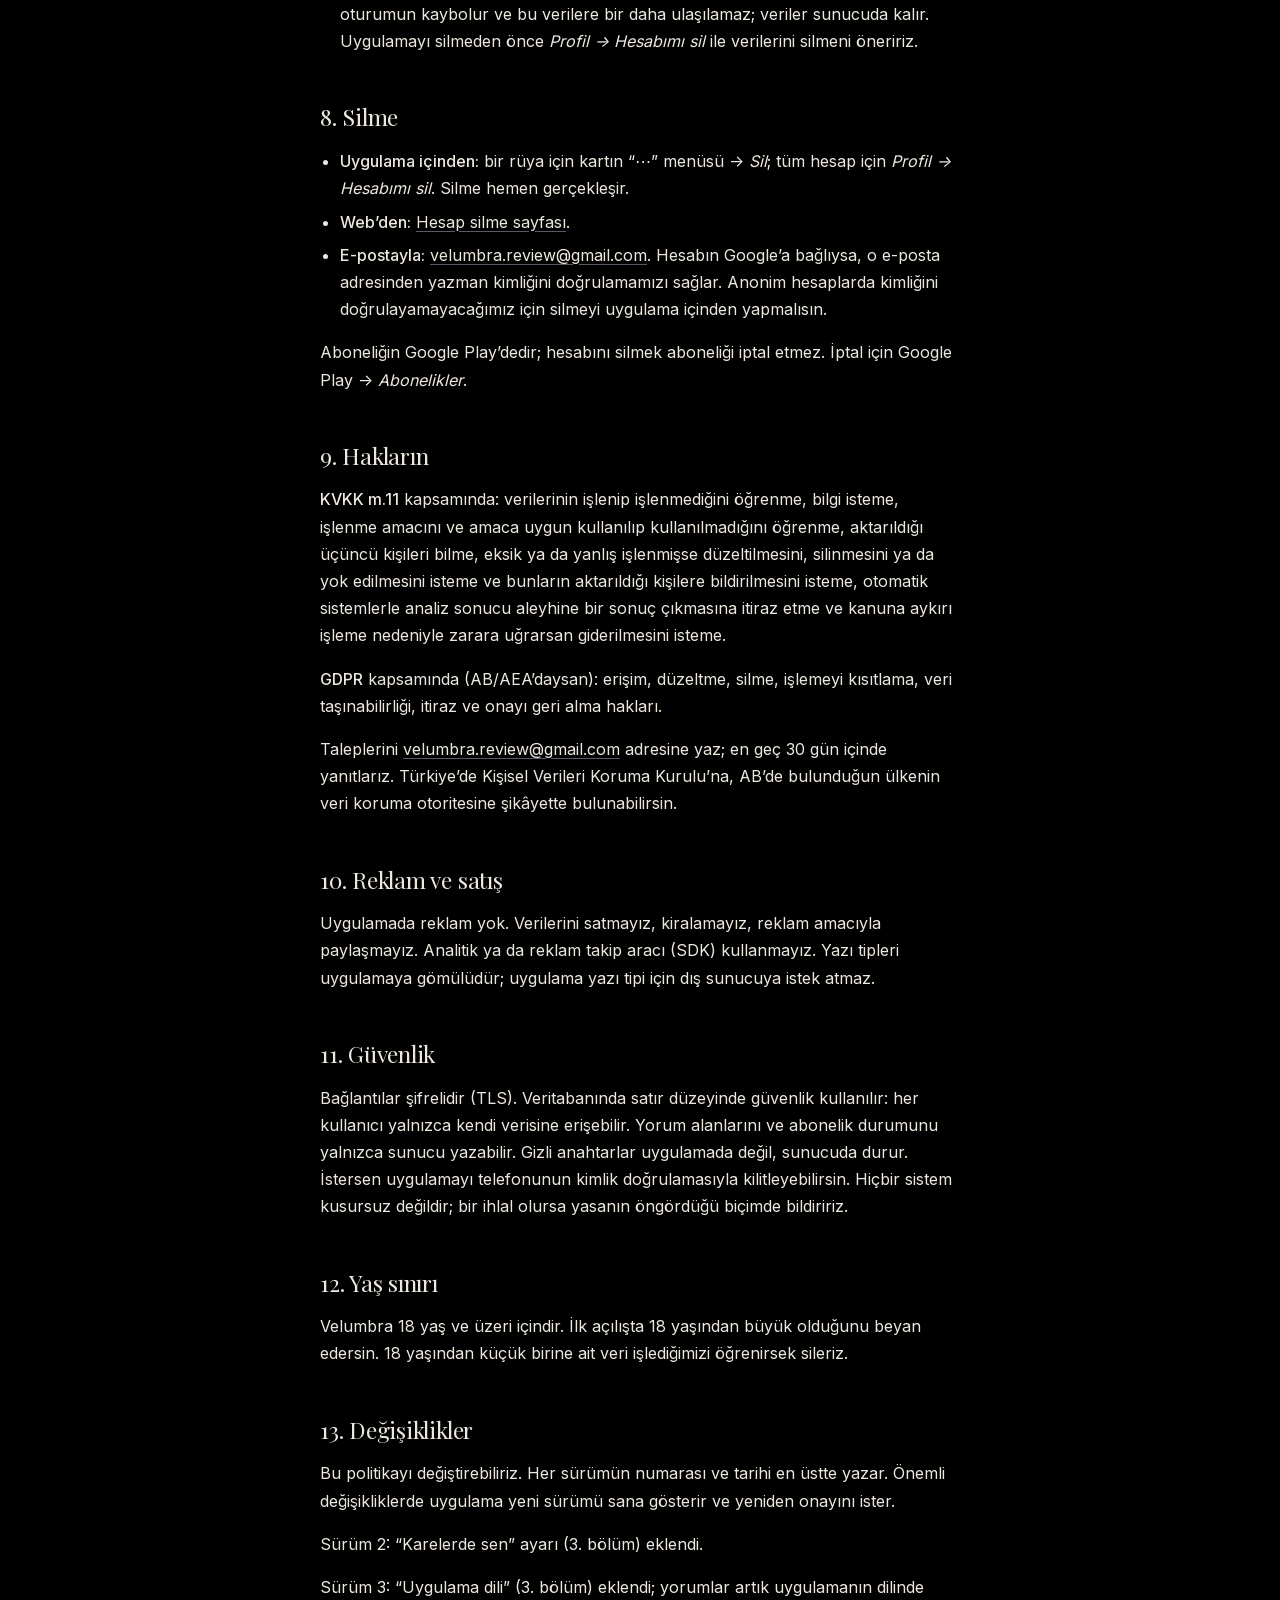
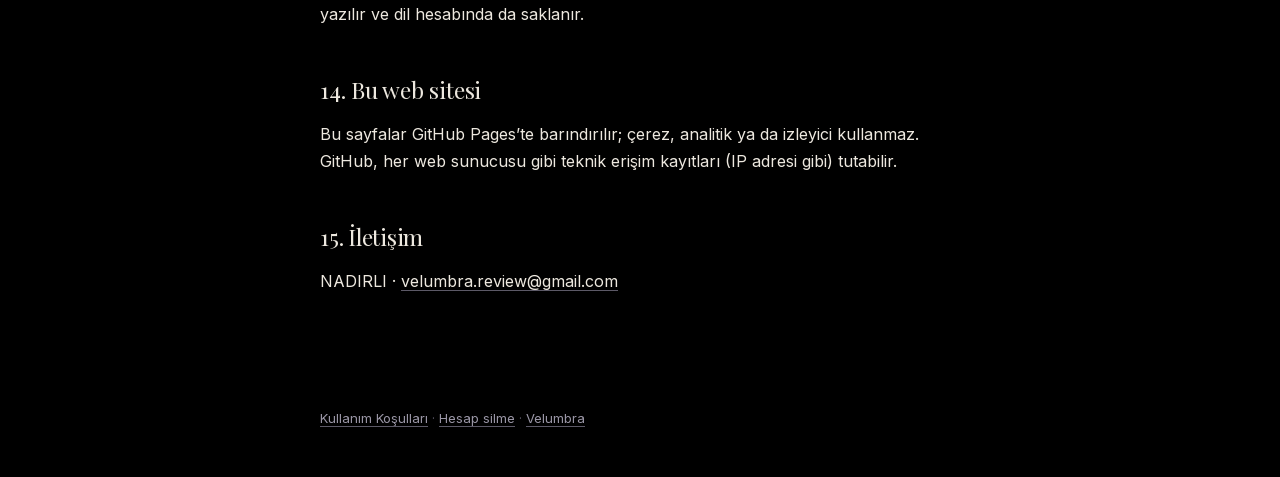
==== commit bae84d2f: "Hukuki sayfalar sürüm 3 Hukuki sayfalar sürüm 3" ====
--- a/privacy.html
+++ b/privacy.html
@@ -14,12 +14,12 @@
 </header>
 <main>
 <h1>Gizlilik Politikası</h1>
-<p class="meta">Sürüm 2 · Yürürlük: 16 Kasım 2026</p>
+<p class="meta">Sürüm 3 · Yürürlük: 17 Kasım 2026</p>
 
 <p>Bu politika, Velumbra mobil uygulamasının (“uygulama”) hangi kişisel verileri neden ve nasıl işlediğini, kimlerle paylaştığını, ne kadar sakladığını ve haklarını nasıl kullanabileceğini anlatır. Metin, uygulamanın bugün gerçekte yaptığıyla birebir yazılmıştır.</p>
 
 <h2>1. Veri sorumlusu</h2>
-<p><strong>NADIRLI</strong> (şahıs geliştirici). İletişim: <a href="mailto:hasan.nadirli38@gmail.com">hasan.nadirli38@gmail.com</a></p>
+<p><strong>NADIRLI</strong> (şahıs geliştirici). İletişim: <a href="mailto:velumbra.review@gmail.com">velumbra.review@gmail.com</a></p>
 
 <h2>2. Kısaca</h2>
 <ul>
@@ -49,7 +49,7 @@
     <tr><td>Abonelik durumu</td><td>Premium’un açık olup olmadığı ve bitiş tarihi; RevenueCat ve Google Play’den gelir. Ödeme bilgilerini (kart vb.) biz görmeyiz.</td></tr>
     <tr><td>Onay kaydı</td><td>Bu politikanın ve Kullanım Koşulları’nın hangi sürümünü ne zaman kabul ettiğin (18 yaş beyanıyla birlikte).</td></tr>
     <tr><td>Kullanım kayıtları</td><td>Yorum, görsel ve sohbet haklarını saymak için işlemin zamanı ve hangi rüyaya ait olduğu. Rüya içeriği taşımaz.</td></tr>
-    <tr><td>Cihaz dili</td><td>Yorumun hangi dilde yazılacağını seçmek için telefonunun dil kodu (ör. “tr”).</td></tr>
+    <tr><td>Uygulama dili</td><td>Profilde seçtiğin dil ya da “Sistem dili” seçiliyken telefonunun dilinden çözülen dil (ör. “tr”, “en”). Hem telefonunda hem hesabında saklanır. Yorumlar, figür sohbetleri, gökyüzü okumaları, yeniden yazımlar, haftalık mektup ve bildirimler bu dilde yazılır. Rüyanın anlatıldığı dil değişmez; rüya metnin çevrilmez. Profilden istediğin an değiştirebilirsin.</td></tr>
     <tr><td>Teknik kayıtlar</td><td>Sunucularımız, her istekte olduğu gibi IP adresi ve zaman gibi teknik kayıtları kısa süre tutar. Sunucu günlüklerimize rüya içeriğini yazmayız.</td></tr>
   </tbody>
 </table>
@@ -81,7 +81,7 @@
 
 <h3>OpenAI’ye ne gider, ne kadar kalır</h3>
 <ul>
-  <li><strong>Giden:</strong> ses kaydın (yazıya dökme için); rüya metnin, son rüyalarının başlık ve sembolleri, daha önceki rüyalarında en sık geçen sembol adları, varsa gece niyetin, burcun, uyanış hissin, “Karelerde sen” seçimin ve cihaz dilin (yorum için); görsel tarifi ve seçtiysen “Karelerde sen” değeri (görsel için); figür sohbet mesajların; haftanın rüya notları (mektup için); rüya metnin ve seçtiğin an (yeniden yazım için). Kimliğin yerine, kimliğinden türetilmiş geri döndürülemez bir özet (kötüye kullanım takibi için) gönderilir; e-postan gönderilmez.</li>
+  <li><strong>Giden:</strong> ses kaydın (yazıya dökme için); rüya metnin, son rüyalarının başlık ve sembolleri, daha önceki rüyalarında en sık geçen sembol adları, varsa gece niyetin, burcun, uyanış hissin, “Karelerde sen” seçimin ve uygulama dilin (yorum için); görsel tarifi ve seçtiysen “Karelerde sen” değeri (görsel için); figür sohbet mesajların; haftanın rüya notları (mektup için); rüya metnin ve seçtiğin an (yeniden yazım için). Kimliğin yerine, kimliğinden türetilmiş geri döndürülemez bir özet (kötüye kullanım takibi için) gönderilir; e-postan gönderilmez.</li>
   <li><strong>Eğitim:</strong> OpenAI’nin API belgelerine göre, 1 Mart 2023’ten bu yana API’ye gönderilen veriler OpenAI modellerinin eğitiminde kullanılmaz (müşteri bunu açıkça paylaşmayı seçmedikçe; biz seçmiyoruz).</li>
   <li><strong>Saklama:</strong> OpenAI’nin belgelerine göre sesi yazıya dökme isteklerinde içerik saklanmaz. Yorum, sohbet, mektup, yeniden yazım ve görsel isteklerinde OpenAI kötüye kullanım izleme kayıtlarını en fazla 30 gün tutar (yasa gerektirirse ya da zarar önlemek için gerekirse daha uzun). Yorum, sohbet, mektup ve yeniden yazım isteklerini, yanıtın OpenAI’de uygulama verisi olarak saklanmayacağı biçimde (<em>store: false</em>) göndeririz.</li>
 </ul>
@@ -104,14 +104,14 @@
 <ul>
   <li><strong>Uygulama içinden:</strong> bir rüya için kartın “⋯” menüsü → <em>Sil</em>; tüm hesap için <em>Profil → Hesabımı sil</em>. Silme hemen gerçekleşir.</li>
   <li><strong>Web’den:</strong> <a href="delete-account.html">Hesap silme sayfası</a>.</li>
-  <li><strong>E-postayla:</strong> <a href="mailto:hasan.nadirli38@gmail.com">hasan.nadirli38@gmail.com</a>. Hesabın Google’a bağlıysa, o e-posta adresinden yazman kimliğini doğrulamamızı sağlar. Anonim hesaplarda kimliğini doğrulayamayacağımız için silmeyi uygulama içinden yapmalısın.</li>
+  <li><strong>E-postayla:</strong> <a href="mailto:velumbra.review@gmail.com">velumbra.review@gmail.com</a>. Hesabın Google’a bağlıysa, o e-posta adresinden yazman kimliğini doğrulamamızı sağlar. Anonim hesaplarda kimliğini doğrulayamayacağımız için silmeyi uygulama içinden yapmalısın.</li>
 </ul>
 <p>Aboneliğin Google Play’dedir; hesabını silmek aboneliği iptal etmez. İptal için Google Play → <em>Abonelikler</em>.</p>
 
 <h2>9. Hakların</h2>
 <p><strong>KVKK m.11</strong> kapsamında: verilerinin işlenip işlenmediğini öğrenme, bilgi isteme, işlenme amacını ve amaca uygun kullanılıp kullanılmadığını öğrenme, aktarıldığı üçüncü kişileri bilme, eksik ya da yanlış işlenmişse düzeltilmesini, silinmesini ya da yok edilmesini isteme ve bunların aktarıldığı kişilere bildirilmesini isteme, otomatik sistemlerle analiz sonucu aleyhine bir sonuç çıkmasına itiraz etme ve kanuna aykırı işleme nedeniyle zarara uğrarsan giderilmesini isteme.</p>
 <p><strong>GDPR</strong> kapsamında (AB/AEA’daysan): erişim, düzeltme, silme, işlemeyi kısıtlama, veri taşınabilirliği, itiraz ve onayı geri alma hakları.</p>
-<p>Taleplerini <a href="mailto:hasan.nadirli38@gmail.com">hasan.nadirli38@gmail.com</a> adresine yaz; en geç 30 gün içinde yanıtlarız. Türkiye’de Kişisel Verileri Koruma Kurulu’na, AB’de bulunduğun ülkenin veri koruma otoritesine şikâyette bulunabilirsin.</p>
+<p>Taleplerini <a href="mailto:velumbra.review@gmail.com">velumbra.review@gmail.com</a> adresine yaz; en geç 30 gün içinde yanıtlarız. Türkiye’de Kişisel Verileri Koruma Kurulu’na, AB’de bulunduğun ülkenin veri koruma otoritesine şikâyette bulunabilirsin.</p>
 
 <h2>10. Reklam ve satış</h2>
 <p>Uygulamada reklam yok. Verilerini satmayız, kiralamayız, reklam amacıyla paylaşmayız. Analitik ya da reklam takip aracı (SDK) kullanmayız. Yazı tipleri uygulamaya gömülüdür; uygulama yazı tipi için dış sunucuya istek atmaz.</p>
@@ -125,12 +125,13 @@
 <h2>13. Değişiklikler</h2>
 <p>Bu politikayı değiştirebiliriz. Her sürümün numarası ve tarihi en üstte yazar. Önemli değişikliklerde uygulama yeni sürümü sana gösterir ve yeniden onayını ister.</p>
 <p>Sürüm 2: “Karelerde sen” ayarı (3. bölüm) eklendi.</p>
+<p>Sürüm 3: “Uygulama dili” (3. bölüm) eklendi; yorumlar artık uygulamanın dilinde yazılır ve dil hesabında da saklanır.</p>
 
 <h2>14. Bu web sitesi</h2>
 <p>Bu sayfalar GitHub Pages’te barındırılır; çerez, analitik ya da izleyici kullanmaz. GitHub, her web sunucusu gibi teknik erişim kayıtları (IP adresi gibi) tutabilir.</p>
 
 <h2>15. İletişim</h2>
-<p>NADIRLI · <a href="mailto:hasan.nadirli38@gmail.com">hasan.nadirli38@gmail.com</a></p>
+<p>NADIRLI · <a href="mailto:velumbra.review@gmail.com">velumbra.review@gmail.com</a></p>
 </main>
 <footer><a href="terms.html">Kullanım Koşulları</a> · <a href="delete-account.html">Hesap silme</a> · <a href="index.html">Velumbra</a></footer>
 </body>
